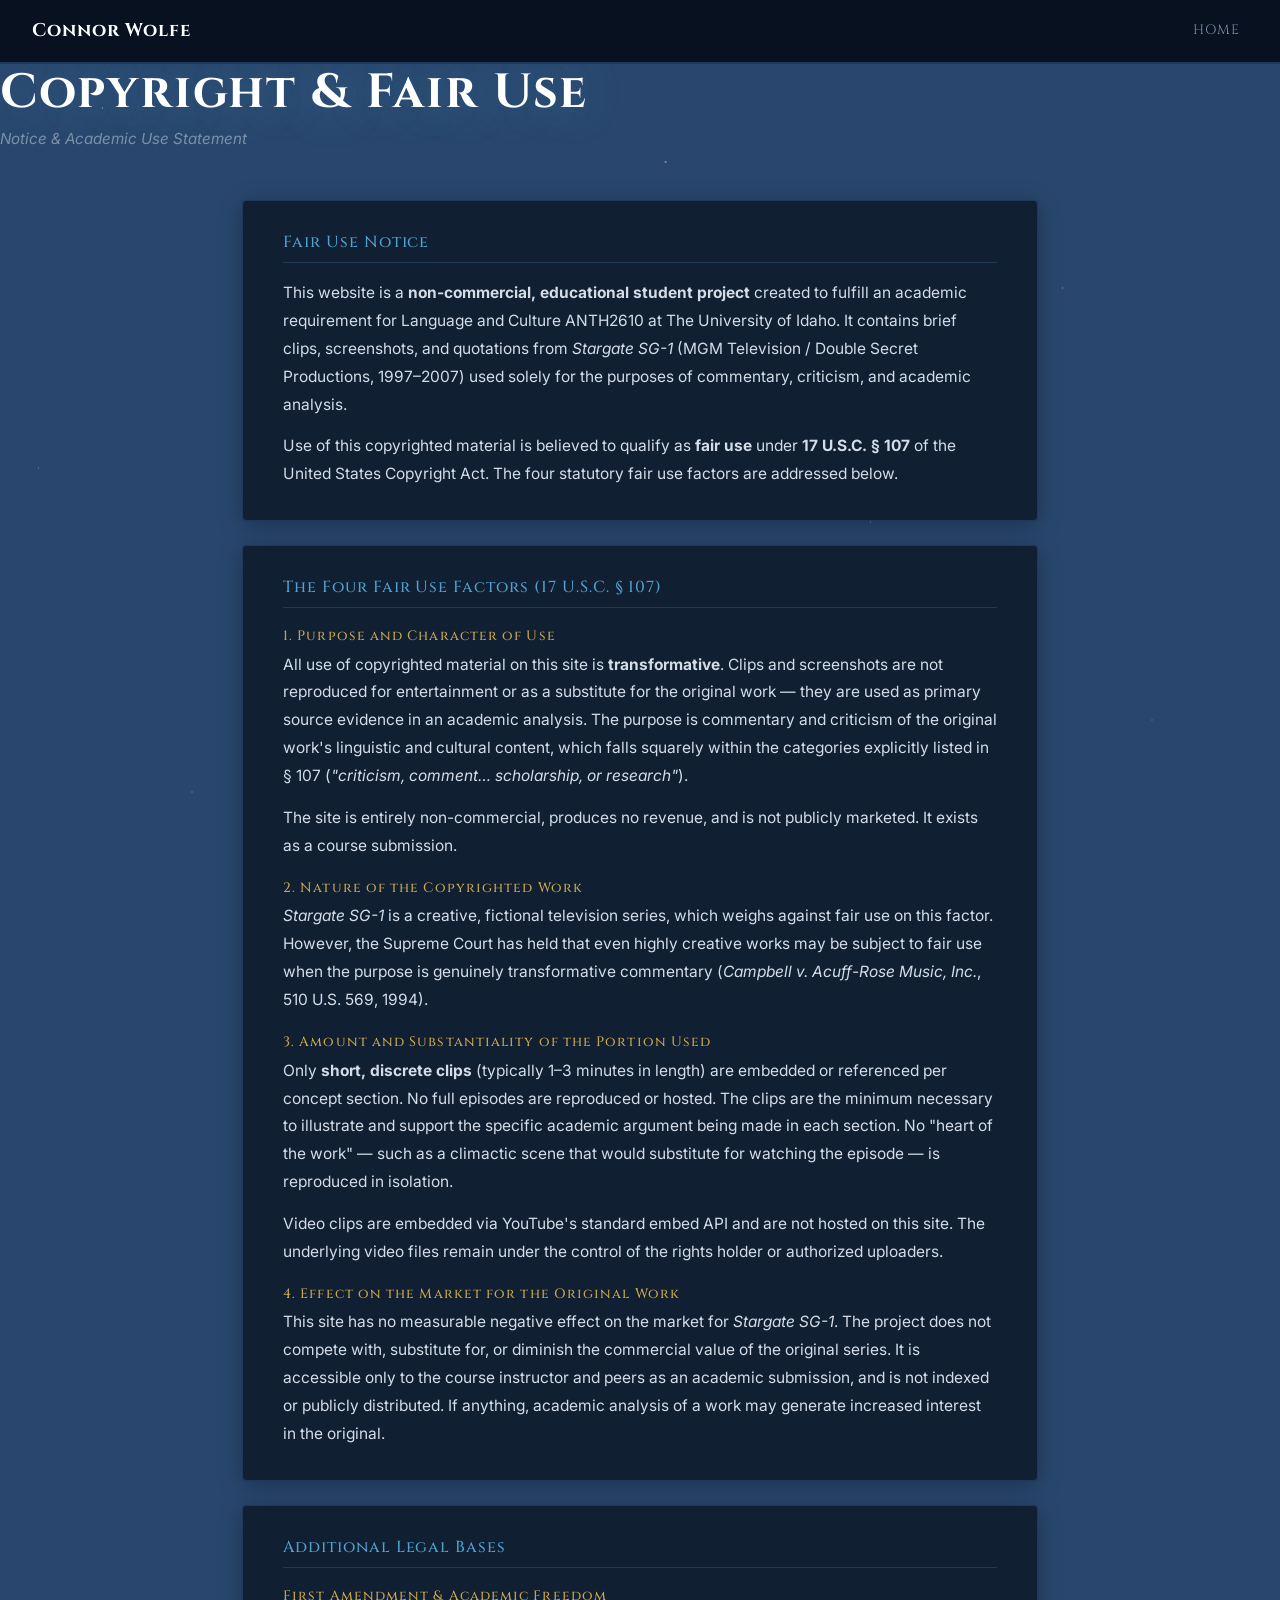
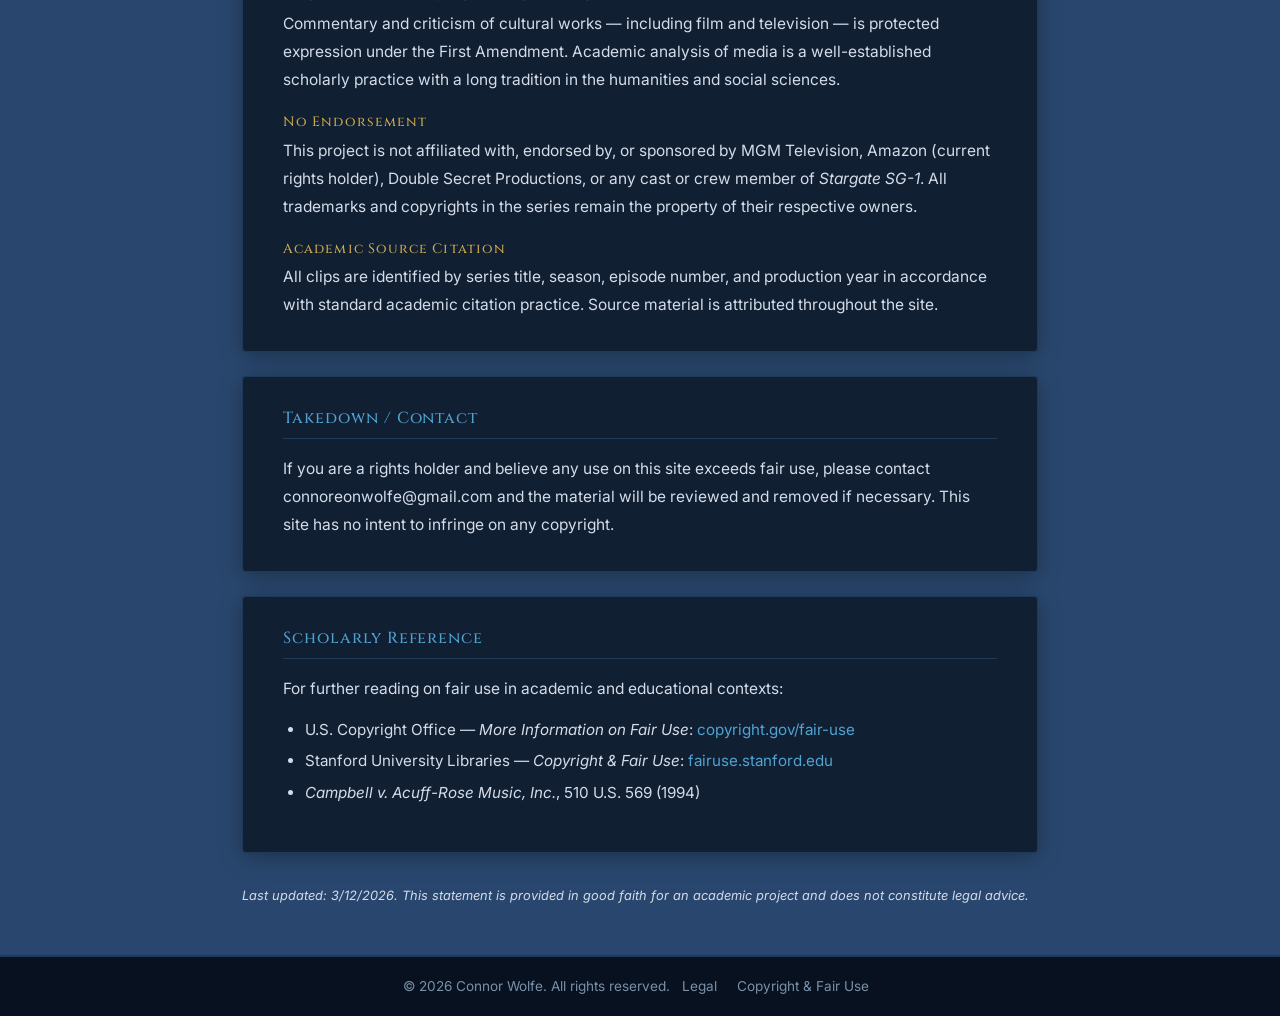
==== fair_use_disclaimer.html @ a362f74e "Added style.css, and updated files to use its styling" ====
<!DOCTYPE html>
<html lang="en">
<head>
  <meta charset="UTF-8"/>
  <meta name="viewport" content="width=device-width, initial-scale=1.0"/>
  <title>ANTH2610 Midterm</title>
  <link rel="stylesheet" href="style.css"/>


   <!-- enable bootstrap -->
        <link rel="stylesheet" href="https://maxcdn.bootstrapcdn.com/bootstrap/4.0.0/css/bootstrap.min.css" integrity="sha384-Gn5384xqQ1aoWXA+058RXPxPg6fy4IWvTNh0E263XmFcJlSAwiGgFAW/dAiS6JXm" crossorigin="anonymous">
    <!-- enable css -->
        <link rel="stylesheet" href="my_style.css">



</head>

    <!-- Page HeaderMenu -->
        <nav class="navbar navbar-expand-lg">
            <a class="navbar-brand" href="#">Connor Wolfe</a>
            <div class="collapse navbar-collapse" id="navbarNav">
                <ul class="navbar-nav ml-auto">
                    <li class="nav-item">
                        <a class="nav-link" href="index.html">Home</a>
                    </li>
                </ul>
            </div>
        </nav>

<body>
<div id="stars"></div>
<script src="nav.js"></script>

<main>
  <div class="top-header">
    <h1>Copyright &amp; Fair Use</h1>
    <p class="subtitle">Notice &amp; Academic Use Statement</p>
  </div>

  <div class="wrap">

    <div class="panel">
      <h2>Fair Use Notice</h2>
      <p>
        This website is a <strong>non-commercial, educational student project</strong> created to fulfill an academic requirement for Language and Culture ANTH2610 at The University of Idaho. It contains brief clips, screenshots, and quotations from <em>Stargate SG-1</em> (MGM Television / Double Secret Productions, 1997–2007) used solely for the purposes of commentary, criticism, and academic analysis.
      </p>
      <p>
        Use of this copyrighted material is believed to qualify as <strong>fair use</strong> under <strong>17 U.S.C. § 107</strong> of the United States Copyright Act. The four statutory fair use factors are addressed below.
      </p>
    </div>

    <div class="panel">
      <h2>The Four Fair Use Factors (17 U.S.C. § 107)</h2>

      <h3>1. Purpose and Character of Use</h3>
      <p>
        All use of copyrighted material on this site is <strong>transformative</strong>. Clips and screenshots are not reproduced for entertainment or as a substitute for the original work — they are used as primary source evidence in an academic analysis. The purpose is commentary and criticism of the original work's linguistic and cultural content, which falls squarely within the categories explicitly listed in § 107 (<em>"criticism, comment… scholarship, or research"</em>).
      </p>
      <p>
        The site is entirely non-commercial, produces no revenue, and is not publicly marketed. It exists as a course submission.
      </p>

      <h3>2. Nature of the Copyrighted Work</h3>
      <p>
        <em>Stargate SG-1</em> is a creative, fictional television series, which weighs against fair use on this factor. However, the Supreme Court has held that even highly creative works may be subject to fair use when the purpose is genuinely transformative commentary (<em>Campbell v. Acuff-Rose Music, Inc.</em>, 510 U.S. 569, 1994).
      </p>

      <h3>3. Amount and Substantiality of the Portion Used</h3>
      <p>
        Only <strong>short, discrete clips</strong> (typically 1–3 minutes in length) are embedded or referenced per concept section. No full episodes are reproduced or hosted. The clips are the minimum necessary to illustrate and support the specific academic argument being made in each section. No "heart of the work" — such as a climactic scene that would substitute for watching the episode — is reproduced in isolation.
      </p>
      <p>
        Video clips are embedded via YouTube's standard embed API and are not hosted on this site. The underlying video files remain under the control of the rights holder or authorized uploaders.
      </p>

      <h3>4. Effect on the Market for the Original Work</h3>
      <p>
        This site has no measurable negative effect on the market for <em>Stargate SG-1</em>. The project does not compete with, substitute for, or diminish the commercial value of the original series. It is accessible only to the course instructor and peers as an academic submission, and is not indexed or publicly distributed. If anything, academic analysis of a work may generate increased interest in the original.
      </p>
    </div>

    <div class="panel">
      <h2>Additional Legal Bases</h2>

      <h3>First Amendment &amp; Academic Freedom</h3>
      <p>
        Commentary and criticism of cultural works — including film and television — is protected expression under the First Amendment. Academic analysis of media is a well-established scholarly practice with a long tradition in the humanities and social sciences.
      </p>

      <h3>No Endorsement</h3>
      <p>
        This project is not affiliated with, endorsed by, or sponsored by MGM Television, Amazon (current rights holder), Double Secret Productions, or any cast or crew member of <em>Stargate SG-1</em>. All trademarks and copyrights in the series remain the property of their respective owners.
      </p>

      <h3>Academic Source Citation</h3>
      <p>
        All clips are identified by series title, season, episode number, and production year in accordance with standard academic citation practice. Source material is attributed throughout the site.
      </p>
    </div>

    <div class="panel">
      <h2>Takedown / Contact</h2>
      <p>
        If you are a rights holder and believe any use on this site exceeds fair use, please contact connoreonwolfe@gmail.com and the material will be reviewed and removed if necessary. This site has no intent to infringe on any copyright.
      </p>
    </div>

    <div class="panel">
      <h2>Scholarly Reference</h2>
      <p>For further reading on fair use in academic and educational contexts:</p>
      <ul>
        <li>U.S. Copyright Office — <em>More Information on Fair Use</em>: <a href="https://www.copyright.gov/fair-use/" target="_blank" rel="noopener">copyright.gov/fair-use</a></li>
        <li>Stanford University Libraries — <em>Copyright &amp; Fair Use</em>: <a href="https://fairuse.stanford.edu/" target="_blank" rel="noopener">fairuse.stanford.edu</a></li>
        <li><em>Campbell v. Acuff-Rose Music, Inc.</em>, 510 U.S. 569 (1994)</li>
      </ul>
    </div>

    <p style="font-size:0.8rem; color:var(--muted); margin: 2rem 0 0; font-style: italic;">
      Last updated: 3/12/2026. This statement is provided in good faith for an academic project and does not constitute legal advice.
    </p>

  </div>
</main>

</body>

<!-- Page FooterMenu -->
    <footer>
        <div class="footer-content">
            &copy; 2026 Connor Wolfe. All rights reserved.
            <a href="legal.html">Legal</a>
            <a href="fair_use_disclaimer.html">Copyright &amp; Fair Use</a>
        </div>
    </body>

</html>
---- my_style.css ----
@import url('https://fonts.googleapis.com/css2?family=Cinzel:wght@400;600;700&family=Inter:wght@300;400;500&display=swap');


/* CSS stylization for my midterm project
 it makes it have a similar color scheme to the Stargate main color scheme. I think it looks cool

*/

:root {
    --headerandfooter-color:   #07111f;   /* — nav + footer */
    --panel-color:             #111f33;   /* — content cards */
    --border-color:            #1e3a5a;   /* — subtle panel borders */
    --accent-color:            #4fa3d1;   /*  — links, highlights */
    --accent-gold:             #c9a84c;   /*  — secondary accents */
    --background-color:        #29476e;   /*  — background color */
    --text-color:              #d4dce8;   /*  — body text */
    --text-muted:              #7a90a8;   /*  — captions, subtitles */
    --text-heading:            #ffffff;   /*  — h1/h2 headings */
    --nav-height:              64px;
}

/* ── RESET & BASE ─────────────────────────────────────── */
*, *::before, *::after {
    box-sizing: border-box;
    margin: 0;
    padding: 0;
}

html {
    scroll-behavior: smooth;
}

body {
    background-color: var(--background-color);
    color: var(--text-color);
    font-family: 'Inter', system-ui, sans-serif;
    font-size: 1rem;
    line-height: 1.75;
    padding-top: var(--nav-height); /* offset for sticky nav */
    min-height: 100vh;
    display: flex;
    flex-direction: column;
}

main {
    flex: 1; /* pushes footer to bottom on short pages */
}

/* ── STARFIELD BACKGROUND ────────────────────────────── */
/* Add <div id="stars"></div> as first child of <body>    */
#stars {
    position: fixed;
    inset: 0;
    z-index: 0;
    pointer-events: none;
    background:
        radial-gradient(ellipse at 20% 25%, rgba(79,163,209,0.07) 0%, transparent 55%),
        radial-gradient(ellipse at 78% 70%, rgba(201,168,76,0.05) 0%, transparent 55%),
        var(--main-color);
}
#stars::before {
    content: '';
    position: absolute;
    inset: 0;
    background-image:
        radial-gradient(1px 1px at 8%  12%, rgba(255,255,255,0.65) 0%, transparent 100%),
        radial-gradient(1px 1px at 25% 40%, rgba(255,255,255,0.45) 0%, transparent 100%),
        radial-gradient(1.5px 1.5px at 52% 18%, rgba(255,255,255,0.55) 0%, transparent 100%),
        radial-gradient(1px 1px at 68% 58%, rgba(255,255,255,0.35) 0%, transparent 100%),
        radial-gradient(1px 1px at 83% 32%, rgba(255,255,255,0.55) 0%, transparent 100%),
        radial-gradient(1px 1px at 40% 75%, rgba(255,255,255,0.40) 0%, transparent 100%),
        radial-gradient(1px 1px at 90% 80%, rgba(255,255,255,0.30) 0%, transparent 100%),
        radial-gradient(1px 1px at 15% 88%, rgba(255,255,255,0.40) 0%, transparent 100%),
        radial-gradient(1px 1px at 60% 48%, rgba(255,255,255,0.25) 0%, transparent 100%),
        radial-gradient(1px 1px at 3%  52%, rgba(255,255,255,0.30) 0%, transparent 100%),
        radial-gradient(1px 1px at 47% 5%,  rgba(255,255,255,0.50) 0%, transparent 100%),
        radial-gradient(1px 1px at 75% 92%, rgba(255,255,255,0.35) 0%, transparent 100%);
}

/* ── NAVIGATION BAR ──────────────────────────────────── */
nav.navbar {
    background-color: var(--headerandfooter-color);
    padding: 0 2rem;
    height: var(--nav-height);
    position: fixed;
    top: 0; left: 0; right: 0;
    z-index: 1000;
    border-bottom: 2px solid var(--border-color);
    display: flex;
    align-items: center;
    justify-content: space-between;
    backdrop-filter: blur(10px);
}

.navbar-brand {
    color: var(--text-heading);
    font-family: 'Cinzel', serif;
    font-size: 1.15rem;
    font-weight: 700;
    text-decoration: none;
    letter-spacing: 0.05em;
    white-space: nowrap;
}
.navbar-brand:hover {
    color: var(--accent-color);
}

.navbar-nav {
    list-style: none;
    display: flex;
    align-items: center;
    gap: 0.25rem;
}

.nav-link {
    color: var(--text-muted);
    font-size: 0.85rem;
    font-family: 'Cinzel', serif;
    letter-spacing: 0.08em;
    text-transform: uppercase;
    text-decoration: none;
    padding: 0.4rem 0.85rem;
    border-radius: 3px;
    transition: color 0.2s, background 0.2s;
}
.nav-link:hover {
    color: var(--accent-color);
    background: rgba(79,163,209,0.08);
}
.nav-link.active {
    color: var(--accent-color);
    font-weight: 600;
}

/* Mobile nav toggle */
.navbar-toggle {
    display: none;
    flex-direction: column;
    gap: 5px;
    background: none;
    border: none;
    cursor: pointer;
    padding: 0.4rem;
}
.navbar-toggle span {
    display: block;
    width: 22px;
    height: 2px;
    background: var(--text-muted);
    border-radius: 2px;
    transition: transform 0.3s, opacity 0.3s;
}

@media (max-width: 640px) {
    .navbar-toggle { display: flex; }
    .navbar-nav {
        position: fixed;
        top: var(--nav-height);
        left: 0; right: 0;
        background: var(--headerandfooter-color);
        border-bottom: 2px solid var(--border-color);
        flex-direction: column;
        align-items: stretch;
        padding: 1rem 2rem 1.5rem;
        gap: 0.1rem;
        transform: translateY(-110%);
        transition: transform 0.3s ease;
    }
    .navbar-nav.open { transform: translateY(0); }
    .nav-link { font-size: 0.95rem; padding: 0.65rem 0.5rem; }
}

/* ── TOP HEADER (hero banner on each page) ───────────── */
header.top-header {
    position: relative;
    z-index: 1;
    background: linear-gradient(180deg, rgba(13,27,46,0) 0%, rgba(13,27,46,0.6) 100%),
                var(--panel-color);
    border-bottom: 2px solid var(--border-color);
    padding: 3rem 2rem 2.5rem;
    text-align: center;
    display: flex;
    flex-direction: column;
    align-items: center;
    gap: 0.5rem;
}

.top-header h1 {
    font-family: 'Cinzel', serif;
    font-size: clamp(1.8rem, 4vw, 3rem);
    font-weight: 700;
    color: var(--text-heading);
    letter-spacing: 0.04em;
    text-shadow: 0 0 40px rgba(79,163,209,0.4);
    margin-bottom: 0.25rem;
}

.top-header h2,
.top-header h3,
.top-header h4,
.top-header h5,
.top-header h6 {
    font-family: 'Cinzel', serif;
    font-size: 0.85rem;
    font-weight: 400;
    letter-spacing: 0.14em;
    text-transform: uppercase;
    color: var(--accent-gold);
    margin-bottom: 0;
}

.top-header p {
    color: var(--text-muted);
    font-size: 0.95rem;
    font-style: italic;
}

.top-header img {
    width: 300px;
    height: auto;
    border-radius: 4px;
    border: 1px solid var(--border-color);
}

.image-settings {
    display: flex;
    align-items: center;
    justify-content: center;
    overflow: hidden;
}

/* ── PAGE SECTIONS ───────────────────────────────────── */
section.page-section {
    position: relative;
    z-index: 1;
    padding: 2.5rem 2rem;
    border-bottom: 1px solid var(--border-color);
    background: transparent;
}

/* Alternate sections get a slight tint */
section.page-section:nth-of-type(even) {
    background: rgba(255,255,255,0.015);
}

.page-section h2,
.page-section h3,
.page-section h4,
.page-section h5,
.page-section h6 {
    font-family: 'Cinzel', serif;
    text-align: center;
    color: var(--accent-color);
    margin-bottom: 1rem;
}

.page-section h2 { font-size: 1.6rem; }
.page-section h3 { font-size: 1.2rem; color: var(--accent-gold); }
.page-section h4 { font-size: 1rem; color: var(--text-muted); letter-spacing: 0.08em; text-transform: uppercase; }

.page-section p {
    text-align: center;
    font-size: 1rem;
    line-height: 1.8;
    max-width: 720px;
    margin: 0 auto 1rem;
}
.page-section p:last-child { margin-bottom: 0; }

.page-section ul,
.page-section ol {
    max-width: 680px;
    margin: 0 auto 1rem;
    padding-left: 1.5rem;
    font-size: 0.97rem;
    line-height: 1.8;
}
.page-section li { margin-bottom: 0.3rem; }

.page-section a {
    color: var(--accent-color);
    text-decoration: none;
}
.page-section a:hover { text-decoration: underline; }

.page-section dd {
    margin-bottom: 1rem;
    text-align: center;
}

/* Centered iframe (e.g. YouTube embed) */
.page-section iframe {
    display: block;
    width: 75%;
    min-width: 300px;
    min-height: 400px;
    margin: 1rem auto;
    border: 1px solid var(--border-color);
    border-radius: 3px;
}

/* ── SPLIT LAYOUT (text + video side by side) ──────── */
.split-section {
    display: flex;
    gap: 2rem;
    align-items: flex-start;
}

.split {
    flex: 1;
    min-width: 0;
}

.split img {
    width: 100%;
    height: auto;
    border-radius: 4px;
    border: 1px solid var(--border-color);
}

.split iframe {
    width: 100%;
    min-height: 300px;
    border: 1px solid var(--border-color);
    border-radius: 3px;
}

@media (max-width: 680px) {
    .split-section { flex-direction: column; }
    .page-section iframe { width: 100%; }
}

/* ── CONTENT PANELS (for legal/copyright pages) ──────── */
.panel {
    background: var(--panel-color);
    border: 1px solid var(--border-color);
    border-radius: 4px;
    padding: 2rem 2.5rem;
    margin-bottom: 1.5rem;
    position: relative;
    z-index: 1;
    box-shadow: 0 4px 24px rgba(0,0,0,0.3);
}

.panel h2 {
    font-family: 'Cinzel', serif;
    font-size: 1rem;
    color: var(--accent-color);
    letter-spacing: 0.06em;
    border-bottom: 1px solid var(--border-color);
    padding-bottom: 0.6rem;
    margin-bottom: 1rem;
}

.panel h3 {
    font-family: 'Cinzel', serif;
    font-size: 0.85rem;
    color: var(--accent-gold);
    letter-spacing: 0.08em;
    margin: 1.25rem 0 0.4rem;
}

.panel p {
    font-size: 0.97rem;
    line-height: 1.8;
    margin-bottom: 0.85rem;
    color: var(--text-color);
}
.panel p:last-child { margin-bottom: 0; }

.panel ul, .panel ol {
    padding-left: 1.4rem;
    margin-bottom: 0.85rem;
    font-size: 0.95rem;
    line-height: 1.8;
}
.panel li { margin-bottom: 0.25rem; }

.panel a { color: var(--accent-color); }
.panel a:hover { text-decoration: underline; }

.wrap {
    max-width: 860px;
    margin: 0 auto;
    padding: 2rem 2rem 3rem;
    position: relative;
    z-index: 1;
}

/* ── FOOTER ───────────────────────────────────────────── */
footer {
    background-color: var(--headerandfooter-color);
    border-top: 2px solid var(--border-color);
    padding: 1rem 2rem;
    position: relative;
    z-index: 1;
}

.footer-content {
    color: var(--text-muted);
    font-size: 0.85rem;
    text-align: center;
    line-height: 2;
}

.footer-content a {
    color: var(--text-muted);
    text-decoration: none;
    margin: 0 0.5rem;
    transition: color 0.2s;
}
.footer-content a:hover {
    color: var(--accent-color);
}

/* ── UTILITY CLASSES ──────────────────────────────────── */
.text-muted  { color: var(--text-muted); }
.text-accent { color: var(--accent-color); }
.text-gold   { color: var(--accent-gold); }
.text-center { text-align: center; }

.divider {
    display: flex;
    align-items: center;
    gap: 1rem;
    margin: 2rem 0;
    position: relative;
    z-index: 1;
}
.divider::before,
.divider::after {
    content: '';
    flex: 1;
    height: 1px;
    background: var(--border-color);
}
.divider-glyph {
    font-family: 'Cinzel', serif;
    color: var(--accent-gold);
    font-size: 1rem;
}

/* Fade-in on scroll — add class="fade-in" to any element,
   JS will add .visible when it enters the viewport        */
.fade-in {
    opacity: 0;
    transform: translateY(20px);
    transition: opacity 0.6s ease, transform 0.6s ease;
}
.fade-in.visible {
    opacity: 1;
    transform: translateY(0);
}
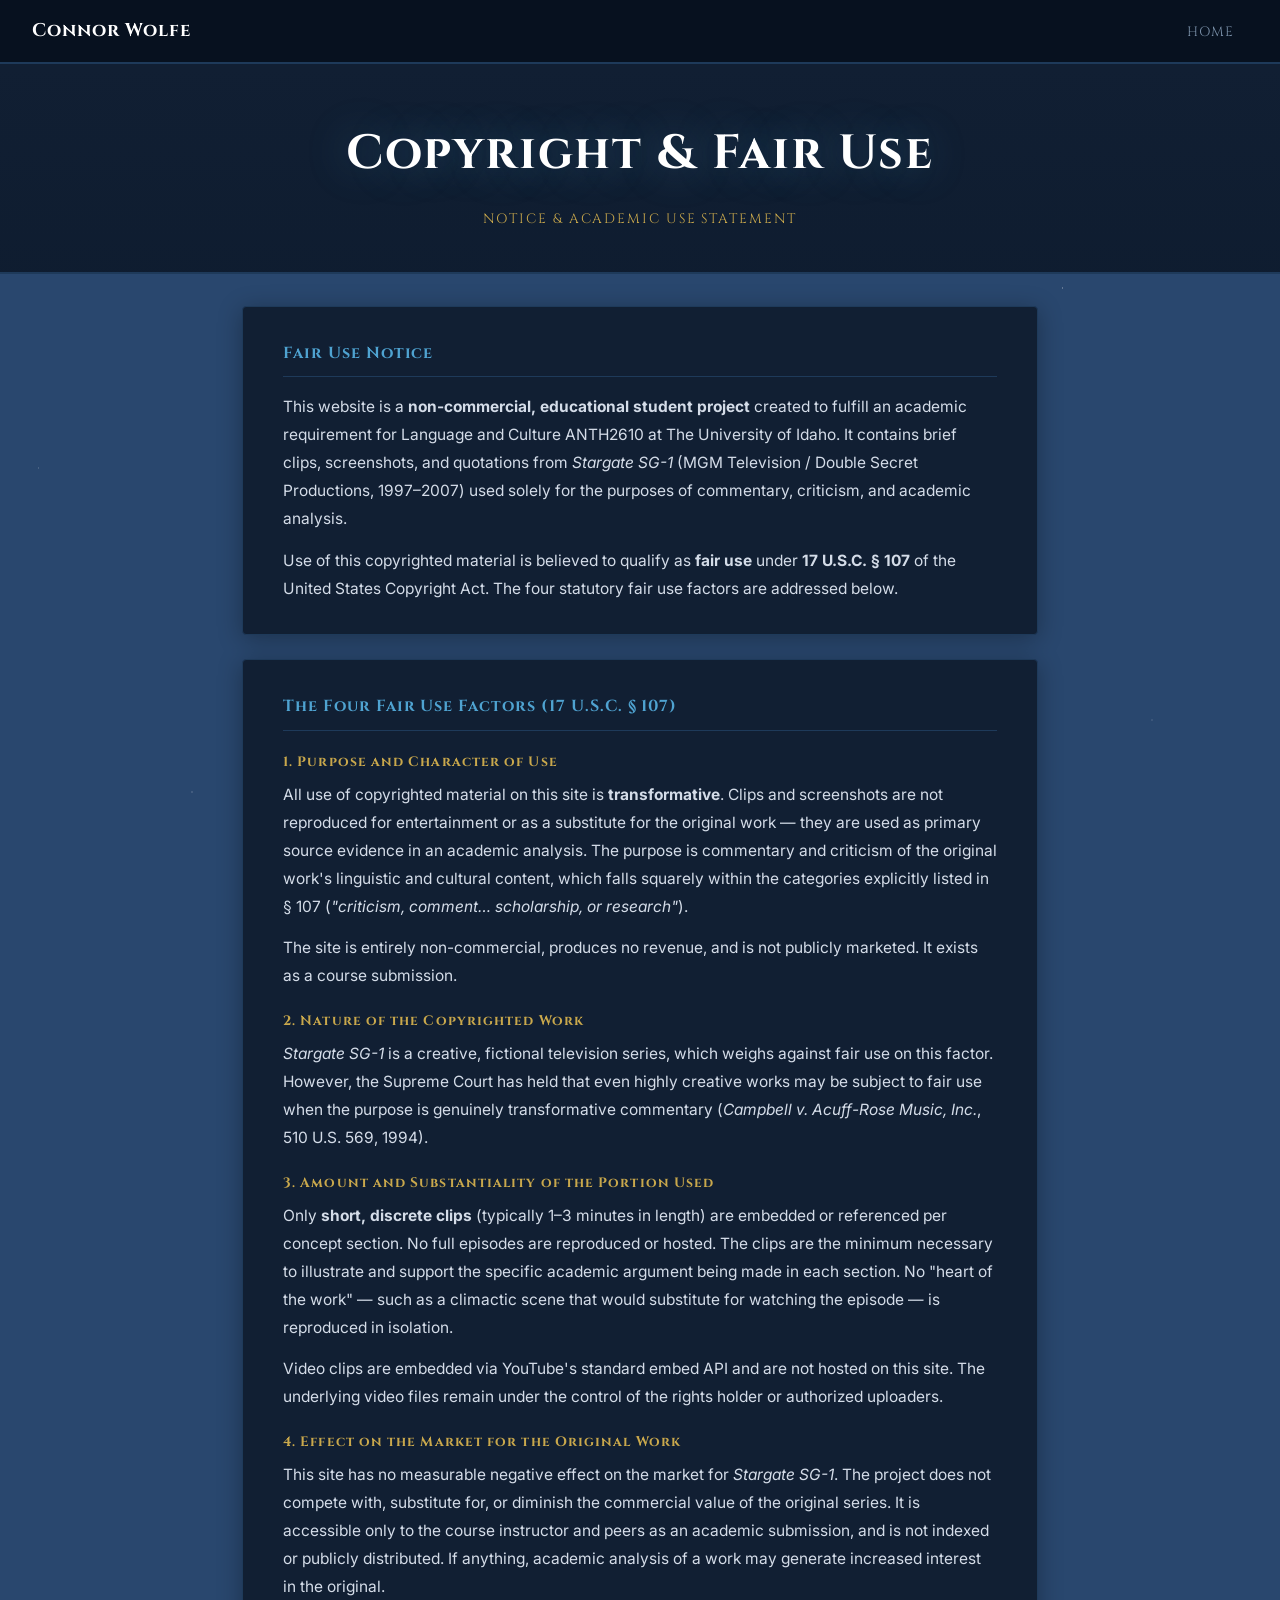
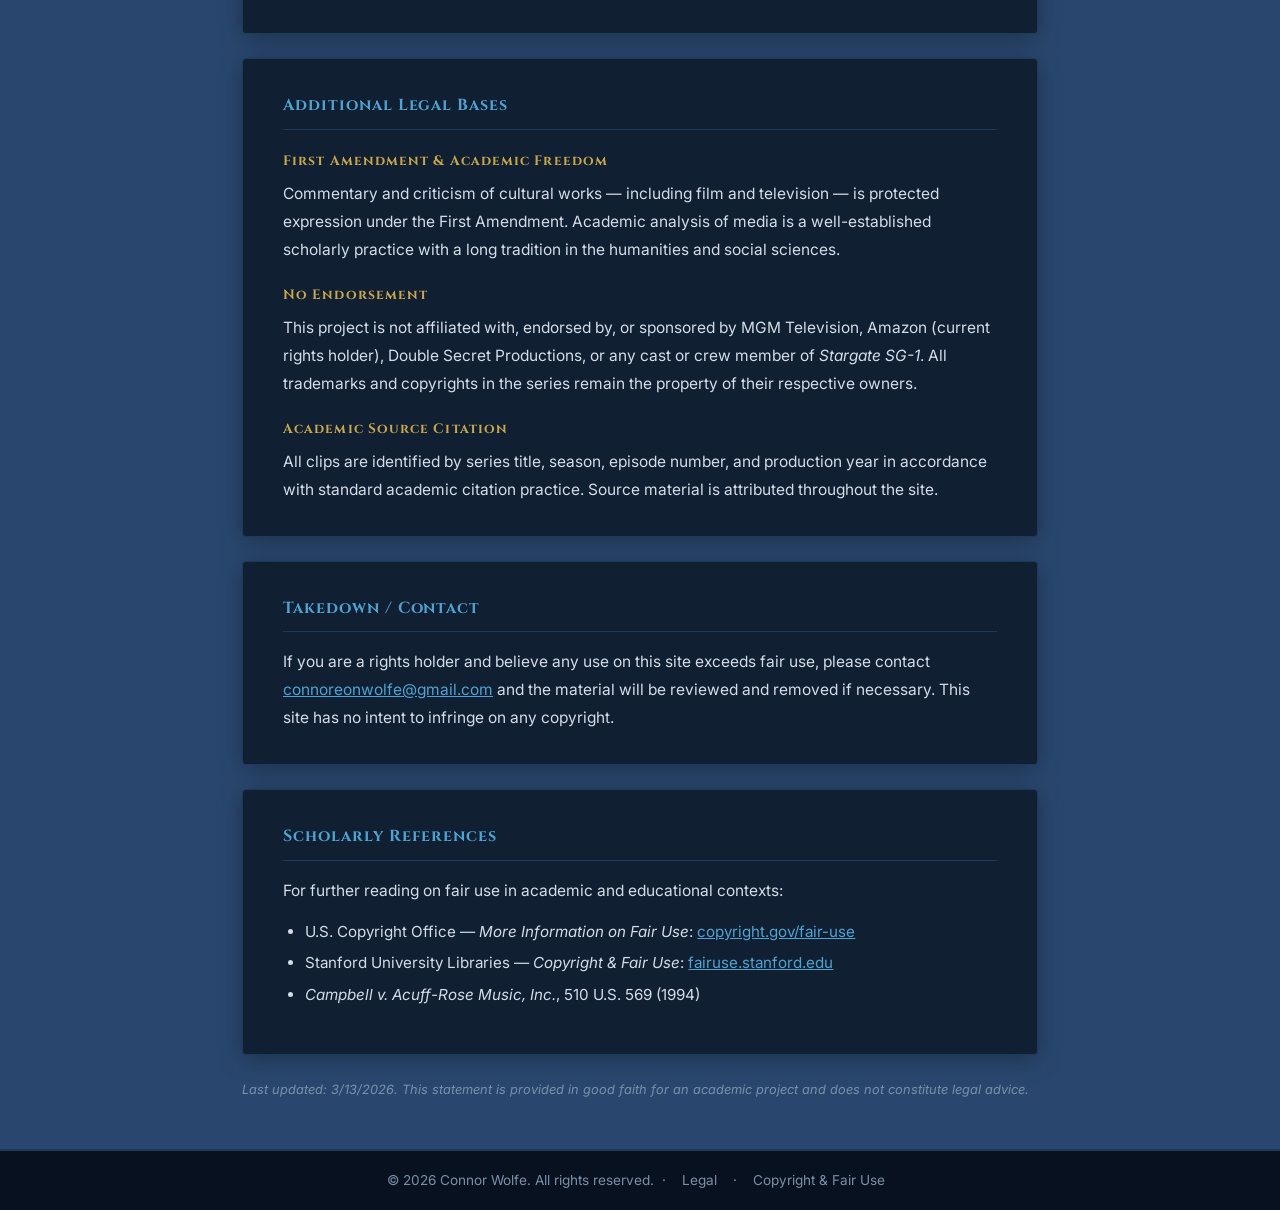
==== commit d48adc94: "It almost done, pushed bulk of work" ====
--- a/fair_use_disclaimer.html
+++ b/fair_use_disclaimer.html
@@ -1,137 +1,137 @@
 <!DOCTYPE html>
 <html lang="en">
 <head>
-  <meta charset="UTF-8"/>
-  <meta name="viewport" content="width=device-width, initial-scale=1.0"/>
-  <title>ANTH2610 Midterm</title>
-  <link rel="stylesheet" href="style.css"/>
-
-
-   <!-- enable bootstrap -->
-        <link rel="stylesheet" href="https://maxcdn.bootstrapcdn.com/bootstrap/4.0.0/css/bootstrap.min.css" integrity="sha384-Gn5384xqQ1aoWXA+058RXPxPg6fy4IWvTNh0E263XmFcJlSAwiGgFAW/dAiS6JXm" crossorigin="anonymous">
-    <!-- enable css -->
-        <link rel="stylesheet" href="my_style.css">
-
-
-
+    <meta charset="UTF-8">
+    <meta name="viewport" content="width=device-width, initial-scale=1.0">
+    <title>ANTH2610 Midterm - WebPaper — Connor Wolfe</title>
+    <link rel="stylesheet" href="my_style.css">
 </head>
 
-    <!-- Page HeaderMenu -->
-        <nav class="navbar navbar-expand-lg">
-            <a class="navbar-brand" href="#">Connor Wolfe</a>
-            <div class="collapse navbar-collapse" id="navbarNav">
-                <ul class="navbar-nav ml-auto">
-                    <li class="nav-item">
-                        <a class="nav-link" href="index.html">Home</a>
-                    </li>
+<body>
+    <div id="stars"></div>
+
+    <!-- ══ NAV ══ -->
+    <nav class="navbar">
+        <a class="navbar-brand" href="index.html">Connor Wolfe</a>
+        <button class="navbar-toggle" aria-label="Toggle menu" aria-expanded="false">
+            <span></span><span></span><span></span>
+        </button>
+        <ul class="navbar-nav" id="navbar-nav">
+            <li><a class="nav-link" href="index.html">Home</a></li>
+        </ul>
+    </nav>
+
+    <!-- ══ HERO HEADER ══ -->
+    <header class="top-header">
+        <h1>Copyright &amp; Fair Use</h1>
+        <h2>Notice &amp; Academic Use Statement</h2>
+    </header>
+
+    <main>
+        <div class="wrap">
+
+            <div class="panel">
+                <h2>Fair Use Notice</h2>
+                <p>
+                    This website is a <strong>non-commercial, educational student project</strong> created to fulfill an academic requirement for Language and Culture ANTH2610 at The University of Idaho. It contains brief clips, screenshots, and quotations from <em>Stargate SG-1</em> (MGM Television / Double Secret Productions, 1997–2007) used solely for the purposes of commentary, criticism, and academic analysis.
+                </p>
+                <p>
+                    Use of this copyrighted material is believed to qualify as <strong>fair use</strong> under <strong>17 U.S.C. § 107</strong> of the United States Copyright Act. The four statutory fair use factors are addressed below.
+                </p>
+            </div>
+
+            <div class="panel">
+                <h2>The Four Fair Use Factors (17 U.S.C. § 107)</h2>
+
+                <h3>1. Purpose and Character of Use</h3>
+                <p>
+                    All use of copyrighted material on this site is <strong>transformative</strong>. Clips and screenshots are not reproduced for entertainment or as a substitute for the original work — they are used as primary source evidence in an academic analysis. The purpose is commentary and criticism of the original work's linguistic and cultural content, which falls squarely within the categories explicitly listed in § 107 (<em>"criticism, comment… scholarship, or research"</em>).
+                </p>
+                <p>
+                    The site is entirely non-commercial, produces no revenue, and is not publicly marketed. It exists as a course submission.
+                </p>
+
+                <h3>2. Nature of the Copyrighted Work</h3>
+                <p>
+                    <em>Stargate SG-1</em> is a creative, fictional television series, which weighs against fair use on this factor. However, the Supreme Court has held that even highly creative works may be subject to fair use when the purpose is genuinely transformative commentary (<em>Campbell v. Acuff-Rose Music, Inc.</em>, 510 U.S. 569, 1994).
+                </p>
+
+                <h3>3. Amount and Substantiality of the Portion Used</h3>
+                <p>
+                    Only <strong>short, discrete clips</strong> (typically 1–3 minutes in length) are embedded or referenced per concept section. No full episodes are reproduced or hosted. The clips are the minimum necessary to illustrate and support the specific academic argument being made in each section. No "heart of the work" — such as a climactic scene that would substitute for watching the episode — is reproduced in isolation.
+                </p>
+                <p>
+                    Video clips are embedded via YouTube's standard embed API and are not hosted on this site. The underlying video files remain under the control of the rights holder or authorized uploaders.
+                </p>
+
+                <h3>4. Effect on the Market for the Original Work</h3>
+                <p>
+                    This site has no measurable negative effect on the market for <em>Stargate SG-1</em>. The project does not compete with, substitute for, or diminish the commercial value of the original series. It is accessible only to the course instructor and peers as an academic submission, and is not indexed or publicly distributed. If anything, academic analysis of a work may generate increased interest in the original.
+                </p>
+            </div>
+
+            <div class="panel">
+                <h2>Additional Legal Bases</h2>
+
+                <h3>First Amendment &amp; Academic Freedom</h3>
+                <p>
+                    Commentary and criticism of cultural works — including film and television — is protected expression under the First Amendment. Academic analysis of media is a well-established scholarly practice with a long tradition in the humanities and social sciences.
+                </p>
+
+                <h3>No Endorsement</h3>
+                <p>
+                    This project is not affiliated with, endorsed by, or sponsored by MGM Television, Amazon (current rights holder), Double Secret Productions, or any cast or crew member of <em>Stargate SG-1</em>. All trademarks and copyrights in the series remain the property of their respective owners.
+                </p>
+
+                <h3>Academic Source Citation</h3>
+                <p>
+                    All clips are identified by series title, season, episode number, and production year in accordance with standard academic citation practice. Source material is attributed throughout the site.
+                </p>
+            </div>
+
+            <div class="panel">
+                <h2>Takedown / Contact</h2>
+                <p>
+                    If you are a rights holder and believe any use on this site exceeds fair use, please contact <a href="mailto:connoreonwolfe@gmail.com">connoreonwolfe@gmail.com</a> and the material will be reviewed and removed if necessary. This site has no intent to infringe on any copyright.
+                </p>
+            </div>
+
+            <div class="panel">
+                <h2>Scholarly References</h2>
+                <p>For further reading on fair use in academic and educational contexts:</p>
+                <ul>
+                    <li>U.S. Copyright Office — <em>More Information on Fair Use</em>: <a href="https://www.copyright.gov/fair-use/" target="_blank" rel="noopener">copyright.gov/fair-use</a></li>
+                    <li>Stanford University Libraries — <em>Copyright &amp; Fair Use</em>: <a href="https://fairuse.stanford.edu/" target="_blank" rel="noopener">fairuse.stanford.edu</a></li>
+                    <li><em>Campbell v. Acuff-Rose Music, Inc.</em>, 510 U.S. 569 (1994)</li>
                 </ul>
             </div>
-        </nav>
 
-<body>
-<div id="stars"></div>
-<script src="nav.js"></script>
+            <p class="text-muted" style="font-size:0.8rem; font-style:italic; margin-top:1rem;">
+                Last updated: 3/13/2026. This statement is provided in good faith for an academic project and does not constitute legal advice.
+            </p>
 
-<main>
-  <div class="top-header">
-    <h1>Copyright &amp; Fair Use</h1>
-    <p class="subtitle">Notice &amp; Academic Use Statement</p>
-  </div>
+        </div>
+    </main>
 
-  <div class="wrap">
-
-    <div class="panel">
-      <h2>Fair Use Notice</h2>
-      <p>
-        This website is a <strong>non-commercial, educational student project</strong> created to fulfill an academic requirement for Language and Culture ANTH2610 at The University of Idaho. It contains brief clips, screenshots, and quotations from <em>Stargate SG-1</em> (MGM Television / Double Secret Productions, 1997–2007) used solely for the purposes of commentary, criticism, and academic analysis.
-      </p>
-      <p>
-        Use of this copyrighted material is believed to qualify as <strong>fair use</strong> under <strong>17 U.S.C. § 107</strong> of the United States Copyright Act. The four statutory fair use factors are addressed below.
-      </p>
-    </div>
-
-    <div class="panel">
-      <h2>The Four Fair Use Factors (17 U.S.C. § 107)</h2>
-
-      <h3>1. Purpose and Character of Use</h3>
-      <p>
-        All use of copyrighted material on this site is <strong>transformative</strong>. Clips and screenshots are not reproduced for entertainment or as a substitute for the original work — they are used as primary source evidence in an academic analysis. The purpose is commentary and criticism of the original work's linguistic and cultural content, which falls squarely within the categories explicitly listed in § 107 (<em>"criticism, comment… scholarship, or research"</em>).
-      </p>
-      <p>
-        The site is entirely non-commercial, produces no revenue, and is not publicly marketed. It exists as a course submission.
-      </p>
-
-      <h3>2. Nature of the Copyrighted Work</h3>
-      <p>
-        <em>Stargate SG-1</em> is a creative, fictional television series, which weighs against fair use on this factor. However, the Supreme Court has held that even highly creative works may be subject to fair use when the purpose is genuinely transformative commentary (<em>Campbell v. Acuff-Rose Music, Inc.</em>, 510 U.S. 569, 1994).
-      </p>
-
-      <h3>3. Amount and Substantiality of the Portion Used</h3>
-      <p>
-        Only <strong>short, discrete clips</strong> (typically 1–3 minutes in length) are embedded or referenced per concept section. No full episodes are reproduced or hosted. The clips are the minimum necessary to illustrate and support the specific academic argument being made in each section. No "heart of the work" — such as a climactic scene that would substitute for watching the episode — is reproduced in isolation.
-      </p>
-      <p>
-        Video clips are embedded via YouTube's standard embed API and are not hosted on this site. The underlying video files remain under the control of the rights holder or authorized uploaders.
-      </p>
-
-      <h3>4. Effect on the Market for the Original Work</h3>
-      <p>
-        This site has no measurable negative effect on the market for <em>Stargate SG-1</em>. The project does not compete with, substitute for, or diminish the commercial value of the original series. It is accessible only to the course instructor and peers as an academic submission, and is not indexed or publicly distributed. If anything, academic analysis of a work may generate increased interest in the original.
-      </p>
-    </div>
-
-    <div class="panel">
-      <h2>Additional Legal Bases</h2>
-
-      <h3>First Amendment &amp; Academic Freedom</h3>
-      <p>
-        Commentary and criticism of cultural works — including film and television — is protected expression under the First Amendment. Academic analysis of media is a well-established scholarly practice with a long tradition in the humanities and social sciences.
-      </p>
-
-      <h3>No Endorsement</h3>
-      <p>
-        This project is not affiliated with, endorsed by, or sponsored by MGM Television, Amazon (current rights holder), Double Secret Productions, or any cast or crew member of <em>Stargate SG-1</em>. All trademarks and copyrights in the series remain the property of their respective owners.
-      </p>
-
-      <h3>Academic Source Citation</h3>
-      <p>
-        All clips are identified by series title, season, episode number, and production year in accordance with standard academic citation practice. Source material is attributed throughout the site.
-      </p>
-    </div>
-
-    <div class="panel">
-      <h2>Takedown / Contact</h2>
-      <p>
-        If you are a rights holder and believe any use on this site exceeds fair use, please contact connoreonwolfe@gmail.com and the material will be reviewed and removed if necessary. This site has no intent to infringe on any copyright.
-      </p>
-    </div>
-
-    <div class="panel">
-      <h2>Scholarly Reference</h2>
-      <p>For further reading on fair use in academic and educational contexts:</p>
-      <ul>
-        <li>U.S. Copyright Office — <em>More Information on Fair Use</em>: <a href="https://www.copyright.gov/fair-use/" target="_blank" rel="noopener">copyright.gov/fair-use</a></li>
-        <li>Stanford University Libraries — <em>Copyright &amp; Fair Use</em>: <a href="https://fairuse.stanford.edu/" target="_blank" rel="noopener">fairuse.stanford.edu</a></li>
-        <li><em>Campbell v. Acuff-Rose Music, Inc.</em>, 510 U.S. 569 (1994)</li>
-      </ul>
-    </div>
-
-    <p style="font-size:0.8rem; color:var(--muted); margin: 2rem 0 0; font-style: italic;">
-      Last updated: 3/12/2026. This statement is provided in good faith for an academic project and does not constitute legal advice.
-    </p>
-
-  </div>
-</main>
-
-</body>
-
-<!-- Page FooterMenu -->
+    <!-- ══ FOOTER ══ -->
     <footer>
         <div class="footer-content">
             &copy; 2026 Connor Wolfe. All rights reserved.
+            &nbsp;·&nbsp;
             <a href="legal.html">Legal</a>
+            &nbsp;·&nbsp;
             <a href="fair_use_disclaimer.html">Copyright &amp; Fair Use</a>
         </div>
-    </body>
+    </footer>
 
+    <script>
+        const toggle = document.querySelector('.navbar-toggle');
+        const nav = document.getElementById('navbar-nav');
+        toggle.addEventListener('click', () => {
+            const open = nav.classList.toggle('open');
+            toggle.setAttribute('aria-expanded', open);
+        });
+    </script>
+
+</body>
 </html>
--- a/my_style.css
+++ b/my_style.css
@@ -452,4 +452,58 @@
 .fade-in.visible {
     opacity: 1;
     transform: translateY(0);
-}+}
+
+
+
+
+.video-container {
+    position: relative;
+    width: 100%;
+    padding-bottom: 56.25%; /* 16:9 Aspect Ratio */
+    height: 0;
+}
+.video-container iframe {
+    position: absolute;
+    top: 0;
+    left: 0;
+    width: 100%;
+    height: 100%;
+}
+
+
+  .video-wrap {
+            position: relative;
+            width: 100%;
+            padding-bottom: 56.25%;
+            background: #000;
+            border: 1px solid var(--border-color);
+            border-radius: 4px;
+            overflow: hidden;
+            margin: 1rem 0;
+        }
+        .video-wrap iframe {
+            position: absolute;
+            inset: 0;
+            width: 100%;
+            height: 100%;
+            border: none;
+        }
+        .video-caption {
+            font-size: 0.8rem;
+            color: var(--text-muted);
+            font-style: italic;
+            margin-top: 0.4rem;
+            margin-bottom: 1rem;
+        }
+
+        .note-block {
+            background: rgba(79,163,209,0.06);
+            border-left: 3px solid var(--accent-color);
+            border-radius: 0 4px 4px 0;
+            padding: 1rem 1.25rem;
+            margin-top: 1.25rem;
+            font-size: 0.92rem;
+            font-style: italic;
+            color: var(--text-muted);
+        }
